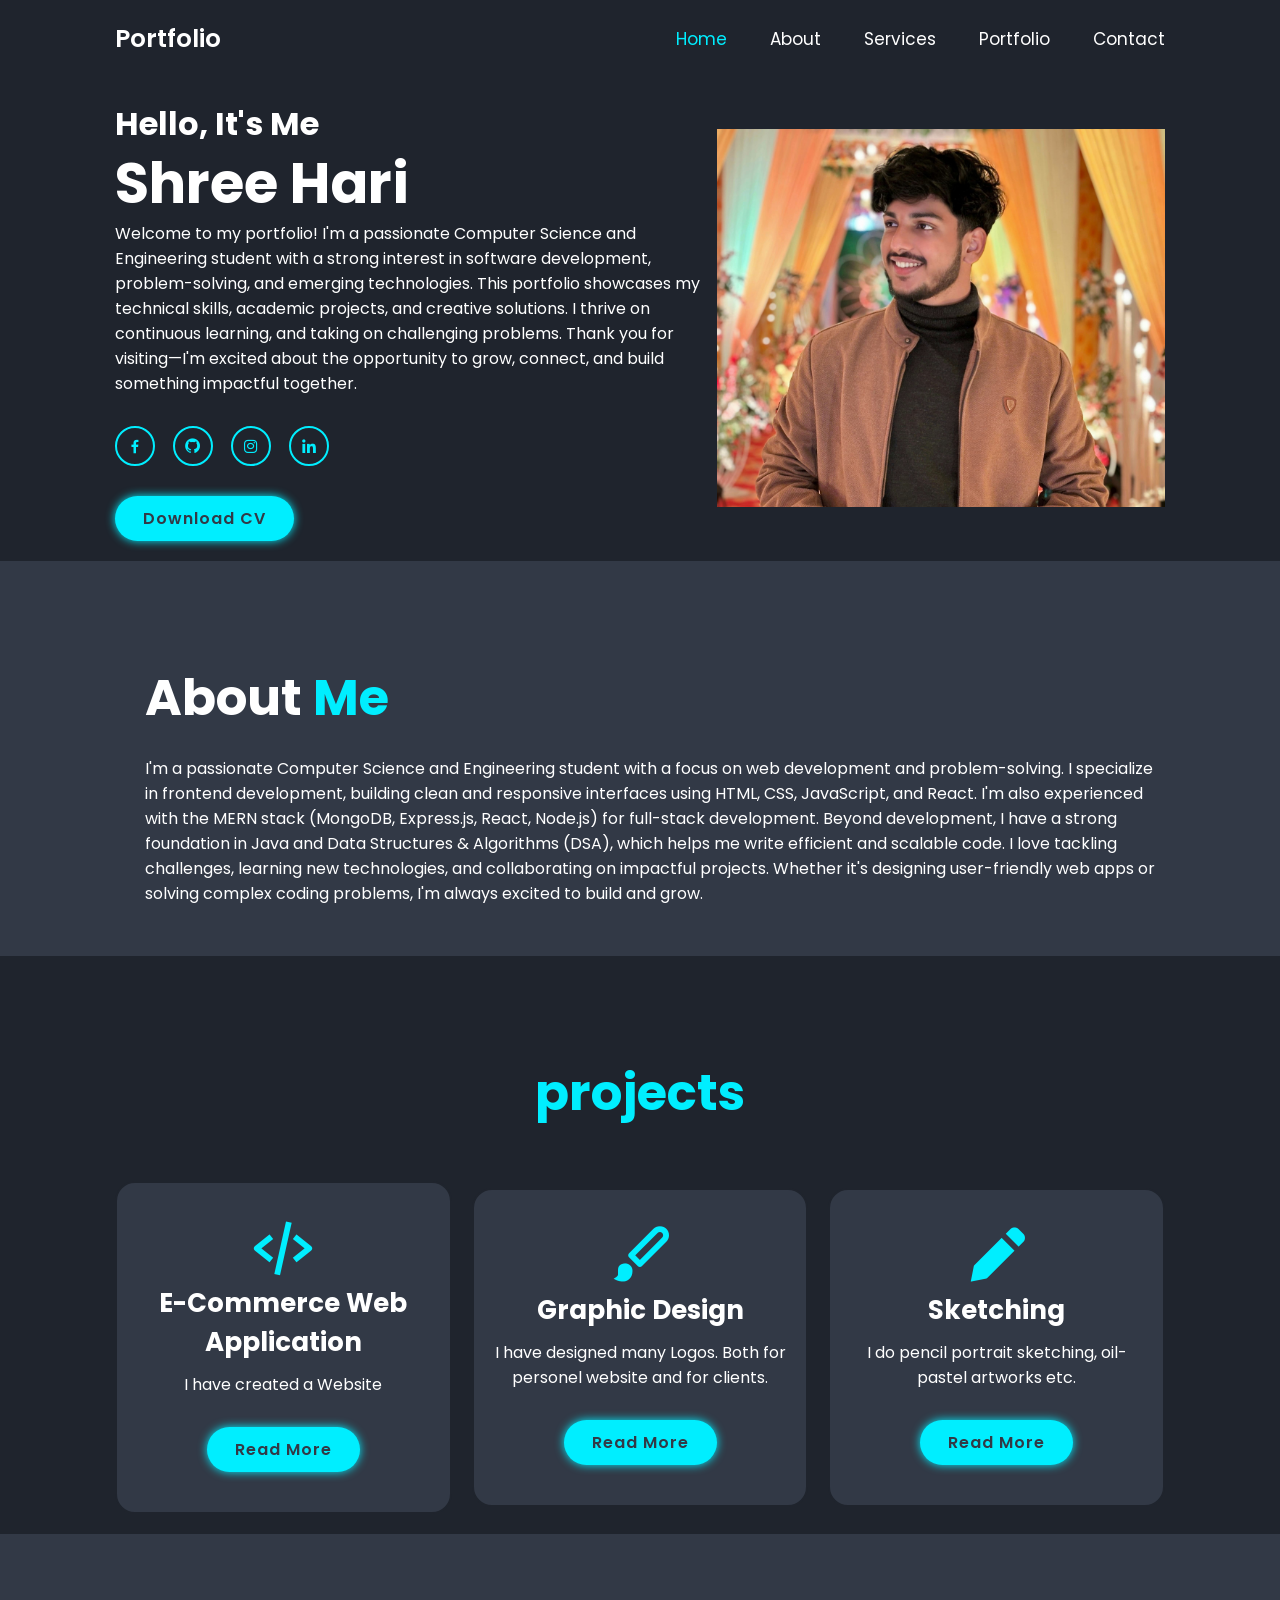
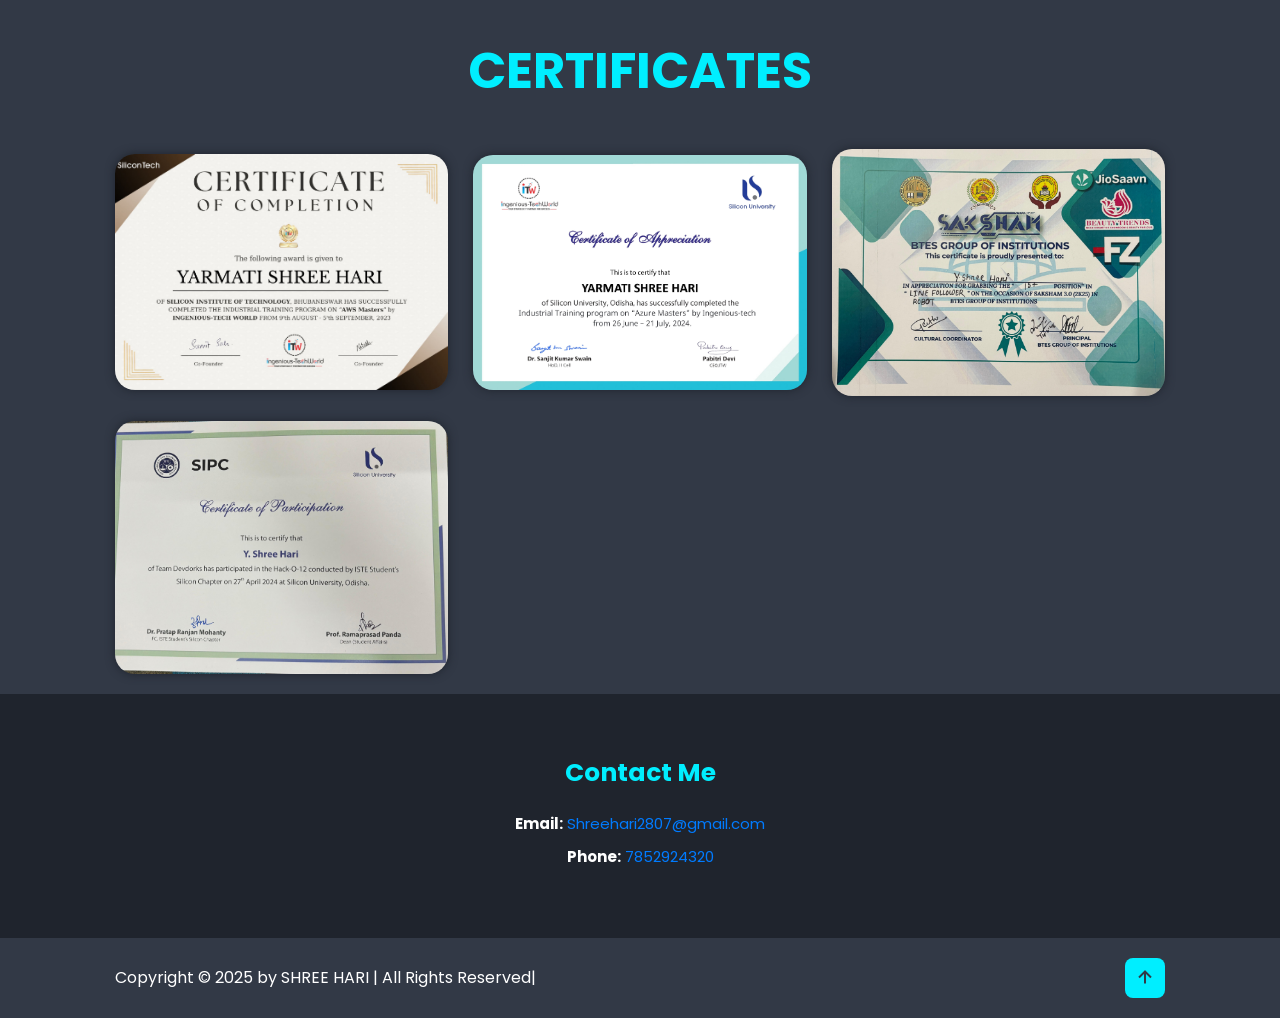
==== portfolio/index.html @ 43e7f1ff "Add files via upload" ====
<!DOCTYPE html>
<html lang="en">

<head>
  <meta charset="UTF-8" />
  <meta http-equiv="X-UA-Compatible" content="IE=edge" />
  <meta name="viewport" content="width=device-width, initial-scale=1.0" />
  <title>Portfolio</title>

  <link rel="stylesheet" href="css/styles.css" />
  <link rel="preconnect" href="https://fonts.googleapis.com" />
  <link rel="preconnect" href="https://fonts.gstatic.com" crossorigin />
  <link href="https://fonts.googleapis.com/css2?family=Open+Sans:wght@300&family=Poppins&family=Questrial&display=swap"
    rel="stylesheet" />

  <!-- boxicons -->
  <link href="https://unpkg.com/boxicons@2.1.4/css/boxicons.min.css" rel="stylesheet" />
</head>

<body>
  <!-- header -->
  <header class="header">
    <a href="#" class="logo">Portfolio</a>

    <i class="bx bx-menu" id="menu-icon"></i>

    <nav class="navbar">
      <a href="#home" class="active">Home</a>
      <a href="#about">About</a>
      <a href="#services">Services</a>
      <a href="#portfolio">Portfolio</a>
      <a href="#contact">Contact</a>
    </nav>
  </header>

  <!-- Home Section -->

  <section class="home" id="home">
    <div class="home-content">
      <h3>Hello, It's Me</h3>
      <h1>Shree Hari</h1>
      <p>
        Welcome to my portfolio! I'm a passionate Computer Science and Engineering student with a strong interest in
        software development, problem-solving, and emerging technologies. This portfolio showcases my technical skills,
        academic projects, and creative solutions. I thrive on continuous learning, and taking on challenging problems.
        Thank you for visiting—I'm excited about the opportunity to grow, connect, and build something impactful
        together.
      </p>
      <div class="social-media">
        <a href="https://www.facebook.com/share/1AR1bW6rBN/?mibextid=wwXIfr"><i class="bx bxl-facebook"></i></a>
        <a href="https://github.com/shreehari2807"><i class="bx bxl-github"></i></a>
        <a href="https://www.instagram.com/the_shree77?igsh=MXEwYmhqZjh0YnN1Zg=="><i class="bx bxl-instagram"></i></a>
        <a href="https://www.linkedin.com/in/shree-hari-77571b316?utm_source=share&utm_campaign=share_via&utm_content=profile&utm_medium=ios_app"><i class="bx bxl-linkedin"></i></a>
      </div>
      <a href="assets/cv.pdf" class="btn">Download CV</a>
    </div>

    <div class="home-img">
      <img src="images/profile.jpg" alt="" />
    </div>
  </section>

  <!-- about -->
  <section class="about" id="about">
    <div class="about-img">
      <img src="" alt="" />
    </div>

    <div class="about-content">
      <h2 class="heading">About <span>Me</span></h2>
      <p>
        I'm a passionate Computer Science and Engineering student with a focus on web development and problem-solving. I
        specialize in frontend development, building clean and responsive interfaces using HTML, CSS, JavaScript, and
        React. I'm also experienced with the MERN stack (MongoDB, Express.js, React, Node.js) for full-stack
        development.
        Beyond development, I have a strong foundation in Java and Data Structures & Algorithms (DSA), which helps me
        write efficient and scalable code. I love tackling challenges, learning new technologies, and collaborating on
        impactful projects.
        Whether it's designing user-friendly web apps or solving complex coding problems, I'm always excited to build
        and grow.
      </p>
    </div>
  </section>

  <!-- PROJECTS -->

  <section class="services" id="services">
    <h2 class="heading"><span>projects</span></h2>
    <div class="services-container">
      <div class="services-box">
        <i class="bx bx-code-alt"></i>
        <h3>E-Commerce Web Application</h3>
        <p>
          I have created a Website 
        </p>
        <a href="#" class="btn">Read More</a>
      </div>

      <div class="services-box">
        <i class="bx bxs-paint"></i>
        <h3>Graphic Design</h3>
        <p>
          I have designed many Logos. Both for personel website and for
          clients.
        </p>
        <a href="#" class="btn">Read More</a>
      </div>

      <div class="services-box">
        <i class="bx bxs-pencil"></i>
        <h3>Sketching</h3>
        <p>
          I do pencil portrait sketching, oil-pastel artworks etc.
        </p>
        <a href="#" class="btn">Read More</a>
      </div>
    </div>
  </section>

  <!-- Portfolio Section -->

  <section class="portfolio" id="portfolio">
    <h2 class="heading"><span>CERTIFICATES</span></h2>

    <div class="portfolio-container">
      <div class="portfolio-box">
        <img src="images/AWS.jpg" alt="" />
        <div class="portfolio-layer">
          <h4>AWS</h4>
          <a href="images/AWS.jpg"><i class="bx bx-link-external"></i></a>
        </div>
      </div>

      <div class="portfolio-box">
        <img src="images/AZURE.jpg" alt="" />
        <div class="portfolio-layer">
          <h4>AZURE</h4>
          <a href="images/AZURE.jpg"><i class="bx bx-link-external"></i></a>
        </div>
      </div>

      <div class="portfolio-box">
        <img src="images/LINE FOLLOWER.jpg" alt="" />
        <div class="portfolio-layer">
          <h4>LINE FOLLOWER</h4>
          <a href="images/LINE FOLLOWER.jpg"><i class="bx bx-link-external"></i></a>
        </div>
      </div>

      <div class="portfolio-box">
        <img src="images/HACK.jpg" alt="" />
        <div class="portfolio-layer">
          <h4>HACK O-12</h4>
          <a href="images/HACK.jpg"><i class="bx bx-link-external"></i></a>
        </div>
      </div>
    </div>
    </div>
  </section>

  <!-- contact -->

  <section class="contact" id="contact">
    <h2 class="heading"><span>Contact Me</span></h2>
    <div class="input-box">
      <p><strong>Email:</strong> <a href="mailto:sambeetkumars@gmail.com">Shreehari2807@gmail.com</a></p>
      <p><strong>Phone:</strong> <a href="tel:+916372676766">7852924320</a></p>
    </div>
  </section>
  <!-- footer -->

  <footer class="footer">
    <div class="footer-text">
      <p>Copyright &copy; 2025 by SHREE HARI | All Rights Reserved|</p>
    </div>

    <div class="footer-iconTap">
      <a href="#home"><i class="bx bx-up-arrow-alt"></i></a>
    </div>
  </footer>

  <!-- Scroll reveal -->
  <script src="https://unpkg.com/scrollreveal"></script>

  <!-- typed js -->
  <script src="https://cdn.jsdelivr.net/npm/typed.js@2.0.12"></script>

  <!-- custom js -->
  <script src="js/script.js"></script>
</body>

</html>
---- portfolio/css/styles.css ----
* {
    margin: 0;
    padding: 0;
    box-sizing: border-box;
    text-decoration: none;
    border: none;
    outline: none;
    scroll-behavior: smooth;
    font-family: 'Poppins', sans-serif;
}

:root {
    --bg-color: #1f242d;
    --second-bg-color: #323946;
    --text-color: #fff;
    --main-color: #0ef;
}

html {
    font-size: 62.5%;
    overflow-x: hidden;

}

body {
    background: var(--bg-color);
    color: var(--text-color);
    overflow-y: hidden;
}

section {
    min-width: 100vh;
    padding: 10rem 9% 2rem;
}

.header {
    position: fixed;
    top: 0;
    left: 0;
    width: 100%;
    padding: 2rem 9%;
    background: var(--bg-color);
    display: flex;
    justify-content: space-between;
    align-items: center;
    z-index: 100;
}

.header.sticky {
    border-bottom: .1rem solid rgba(0, 0, 0, .2);
}

.logo {
    font-size: 2.5rem;
    color: var(--text-color);
    font-weight: 600;
    cursor: default;
}

.navbar a {
    font-size: 1.7rem;
    color: var(--text-color);
    margin-left: 4rem;
    transition: .3s;
}

.navbar a:hover {
    color: var(--main-color);
}

.navbar a.active {
    color: var(--main-color);
}


#menu-icon {
    font-size: 3.6rem;
    color: var(--text-color);
    display: none;
}

.home {
    display: flex;
    justify-content: center;
    align-items: center;
}

.home-content h3 {
    font-size: 3.2rem;
    font-weight: 700;
}

.home-content h3 :nth-of-type(2) {
    margin-bottom: 2rem;
}

span {
    color: var(--main-color);
}

.home-content h1 {
    font-size: 5.6rem;
    font-weight: 700;
    line-height: 1.3;
}

.home-img img {
    width: 35vw;
    animation: floatImage 4s ease-in-out infinite;
}

@keyframes floatImage {
    0%{
        transform: translateY(0)
    }
    50%{
        transform: translateY(-2.4rem)
    }
    100%{
        transform: translateY(0)
    }
}

.home-content p {
    font-size: 1.6rem;
}


.social-media a {
    display: inline-flex;
    justify-content: center;
    align-items: center;
    width: 4rem;
    height: 4rem;
    background: transparent;
    border: .2rem solid var(--main-color);
    border-radius: 50%;
    color: var(--main-color);
    margin: 3rem 1.5rem 3rem 0;
    transition: .5s ease;
}

.social-media a i {
    font-size: large;
}

.social-media a:hover {
    background: var(--main-color);
    color: var(--second-bg-color);
    box-shadow: 0 0 1rem var(--main-color);
}

.btn {
    display: inline-block;
    padding: 1rem 2.8rem;
    background: var(--main-color);
    border-radius: 4rem;
    box-shadow: 0 0 1rem var(--main-color);
    font-size: 1.6rem;
    color: var(--second-bg-color);
    letter-spacing: .1rem;
    font-weight: 600;
    transition: .5s ease;
}

.btn:hover {
    box-shadow: none;
}

.about {
    display: flex;
    justify-content: center;
    align-items: center;
    gap: 3rem;
    background: var(--second-bg-color);
}

.about-img img {
    width: 40vw;
}

.heading {
    text-align: center;
    font-size: 5rem;

}

.about-content h2 {
    text-align: left;
    line-height: 1.5;
}

.about-content h3 {
    font-size: 2.6rem;
}

.about-content p {
    font-size: 1.6rem;
    margin: 2rem 0 3rem;
}


.services h2 {
    margin-bottom: 5rem;
}

.services-container {
    display: flex;
    justify-content: center;
    align-items: center;
    flex-wrap: wrap;
    gap: 2rem;
}

.services-container .services-box {
    flex: 1 1 30rem;
    background: var(--second-bg-color);
    padding: 3rem 2rem 4rem;
    border-radius: 2rem;
    text-align: center;
    border: .2rem solid var(--bg-color);
    transition: .5s ease;
}

.services-container .services-box:hover {
    border-color: var(--main-color);
    transform: scale(1.02);
}

.services-box i {
    font-size: 7rem;
    color: var(--main-color);
}

.services-box h3 {
    font-size: 2.6rem;
}

.services-box p {
    font-size: 1.6rem;
    margin: 1rem 0 3rem;
}


.portfolio {
    background: var(--second-bg-color);
}

.portfolio h2 {
    margin-bottom: 4rem;
}

.portfolio-container {
    display: grid;
    grid-template-columns: repeat(3, 1fr);
    align-items: center;
    gap: 2.5rem;
}

.portfolio-container .portfolio-box {
    position: relative;
    border-radius: 2rem;
    box-shadow: 0 0 1rem var(--bg-color);
    overflow: hidden;
    display: flex;
}

.portfolio-box img {
    width: 100%;
    transition: .5s ease;
}

.portfolio-box:hover img {
    transform: scale(1.1);
}

.portfolio-box .portfolio-layer {
    position: absolute;
    bottom: 0;
    left: 0;
    width: 100%;
    height: 100%;
    background: linear-gradient(rgba(0, 0, 0, .1), var(--main-color));
    display: flex;
    justify-content: center;
    align-items: center;
    flex-direction: column;
    text-align: center;
    padding: 0 4rem;
    transform: translateY(100%);
    transition: .5s ease;
}

.portfolio-box:hover .portfolio-layer {
    transform: translateY(0);
}

.portfolio-layer h4 {
    font-size: 3rem;
}

.portfolio-layer p {
    font-size: 1.6rem;
    margin: .3rem 0 1rem;
}

.portfolio-layer a {
    display: inline-flex;
    justify-content: center;
    align-items: center;
    width: 5rem;
    height: 5rem;
    background: var(--text-color);
    border-radius: 50%;
}

.portfolio-layer a i {
    font-size: 2rem;
    color: var(--second-bg-color);
}

.contact {
    text-align: center;
    font-size: 1.5rem;
    padding: 60px 20px;
}

.contact .heading {
    font-size: 2.5rem;
    margin-bottom: 20px;
}

.contact .input-box p {
    margin: 10px 0;
}

.contact .input-box a {
    font-size: 1.5rem;
    color: #007BFF;
    text-decoration: none;
}



.footer {
    display: flex;
    justify-content: space-between;
    align-items: center;
    flex-wrap: wrap;
    padding: 2rem 9%;
    background: var(--second-bg-color);
}

.footer-text p {
    font-size: 1.6rem;
}

.footer-iconTap a {
    display: inline-flex;
    justify-content: center;
    align-items: center;
    padding: .8rem;
    background: var(--main-color);
    border-radius: .8rem;
    transition: .5s ease;
}

.footer-iconTap a:hover {
    box-shadow: 0 0 1rem var(--main-color);
}

.footer-iconTap i {
    font-size: 2.4rem;
    color: var(--second-bg-color);
}



/* breakpoints */

@media (max-width: 1200px) {
    html {
        font-size: 55%;
    }
}

@media (max-width: 991px) {
    .header {
        padding: 2rem 3%;
    }

    section {
        padding: 10rem 3% 2rem;
    }

    .footer {
        padding: 2rem 3%;
    }

    .services {
        padding-bottom: 7rem;
    }

    .portfolio {
        padding-bottom: 7rem;
    }

    .contact {
        min-height: auto;
    }
}

@media (max-width: 768px) {
    #menu-icon {
        display: block;
    }

    .navbar {
        position: absolute;
        top: 100%;
        left: 0;
        width: 100%;
        padding: 1rem 3%;
        background: var(--bg-color);
        border-top: .1rem solid rgba(0, 0, 0, .2);
        box-shadow: 0 .5rem 1rem rgba(0, 0, 0, .2);
        display: none;
    }

    .navbar.active {
        display: block;
    }

    .navbar a {
        display: block;
        font-size: 2rem;
        margin: 3rem 0;
    }

    .home {
        flex-direction: column;
    }

    .home-content h3 {
        font-size: 2.6rem;
    }

    .home-content h1 {
        font-size: 5rem;
    }

    .home-img img {
        width: 70vw;
        margin-top: 4rem;
    }

    .about {
        flex-direction: column;
    }

    .about img {
        width: 70vh;
        margin-top: 4rem;
    }

    .services h2 {
        margin-bottom: 3rem;
    }

    .portfolio h2 {
        margin-bottom: 3rem;
    }

    .portfolio-container {
        grid-template-columns: repeat(2, 1fr);
    }
}

@media (max-width: 617px) {
    .portfolio-container {
        grid-template-columns: 1fr;
    }
}

@media (max-width: 450px) {
    html {
        font-size: 50%;
    }

    .contact form .input-box input {
        width: 100%;
    }
}

@media (max-width: 365px) {
    .home-img img {
        width: 90vh;
    }

    .about-img img{
        width: 90vh;
    }

    .footer {
        flex-direction: column-reverse;
    }

    .footer p{
        text-align: center;
        margin-top: 2rem;
    }

}
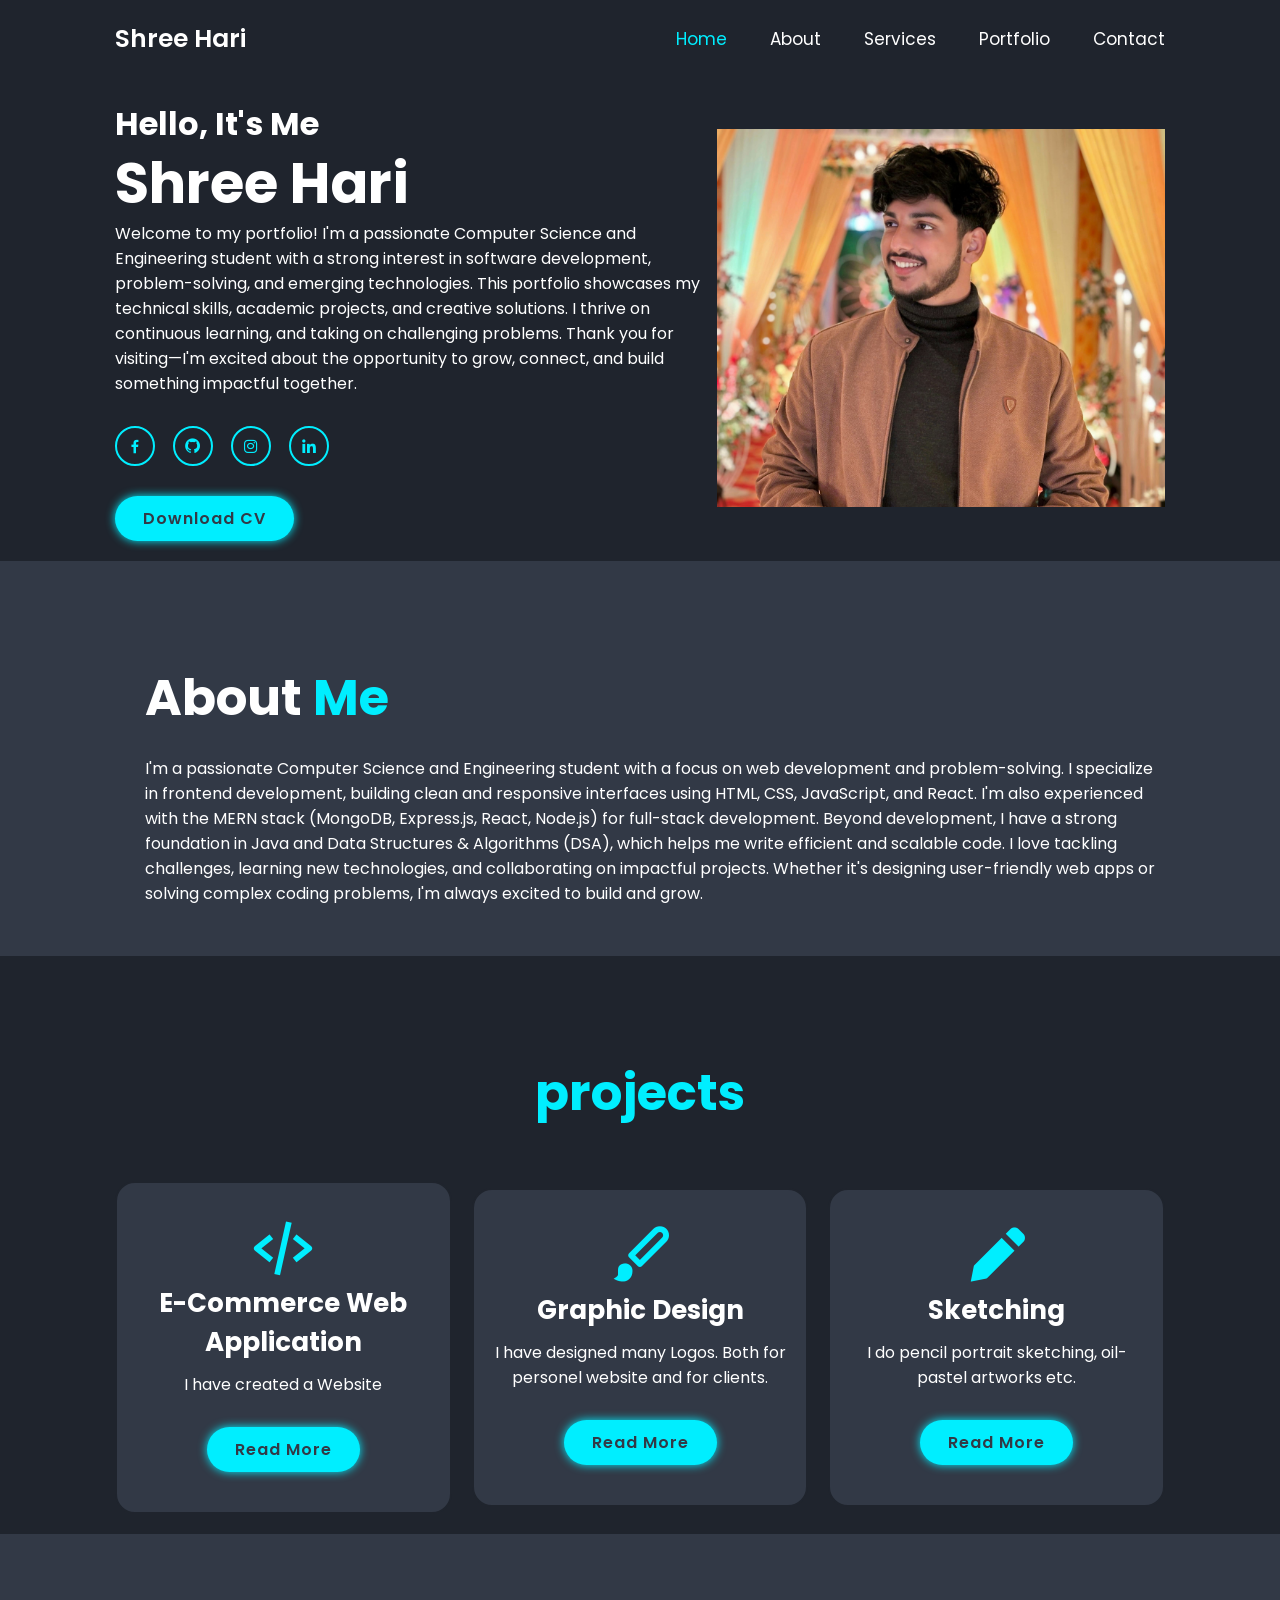
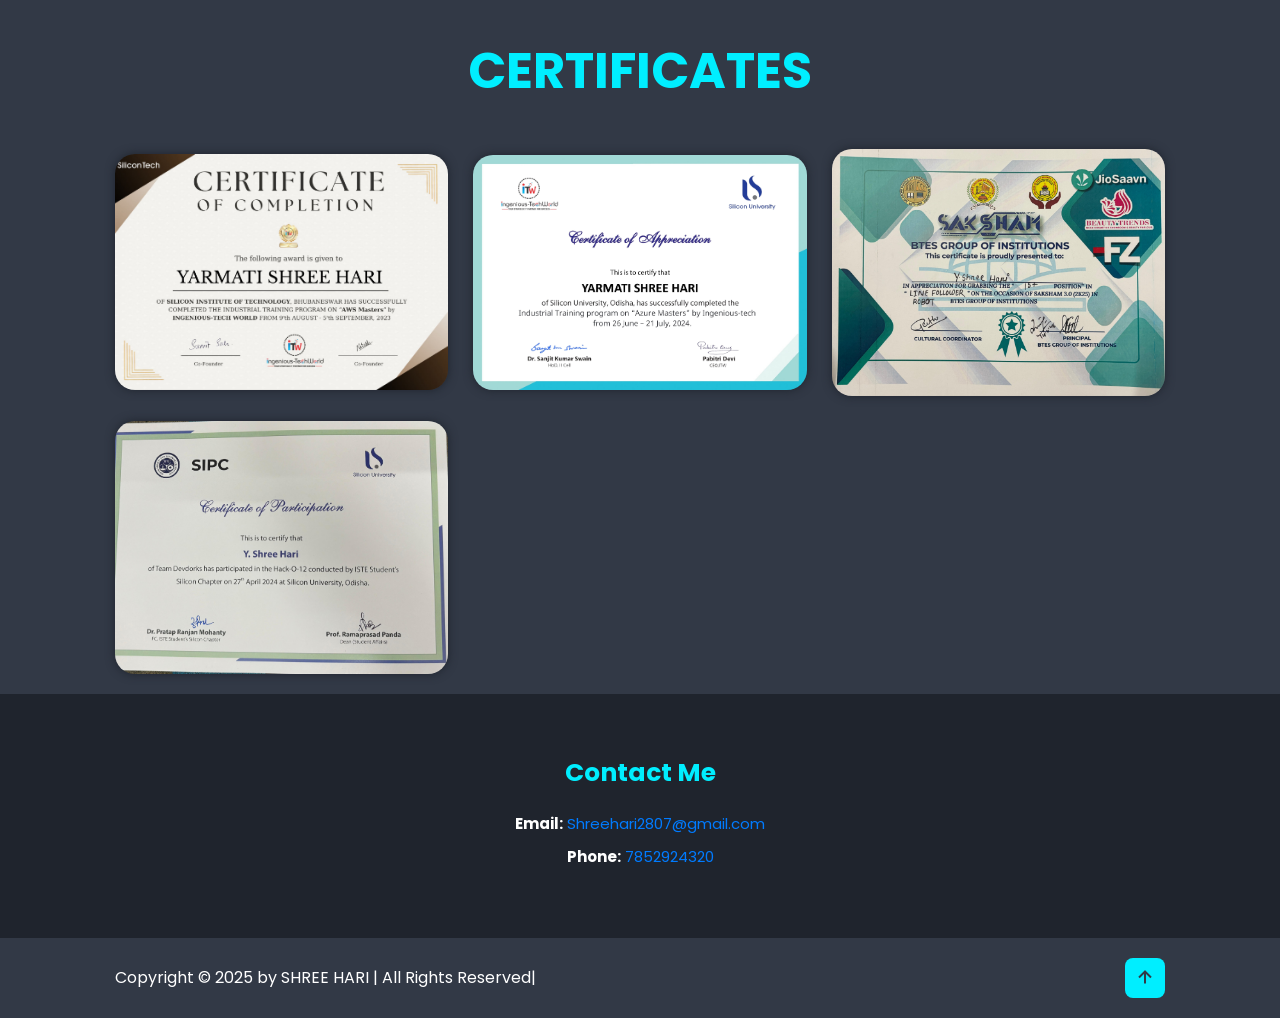
==== commit 6e21e898: "index" ====
--- a/portfolio/index.html
+++ b/portfolio/index.html
@@ -5,7 +5,9 @@
   <meta charset="UTF-8" />
   <meta http-equiv="X-UA-Compatible" content="IE=edge" />
   <meta name="viewport" content="width=device-width, initial-scale=1.0" />
-  <title>Portfolio</title>
+  <title>Shree Hari</title>
+  <link rel="icon" type="image/x-icon" href="/portfolio/images/profile-1.png">
+
 
   <link rel="stylesheet" href="css/styles.css" />
   <link rel="preconnect" href="https://fonts.googleapis.com" />
@@ -20,7 +22,7 @@
 <body>
   <!-- header -->
   <header class="header">
-    <a href="#" class="logo">Portfolio</a>
+    <a href="#" class="logo">Shree Hari</a>
 
     <i class="bx bx-menu" id="menu-icon"></i>
 
